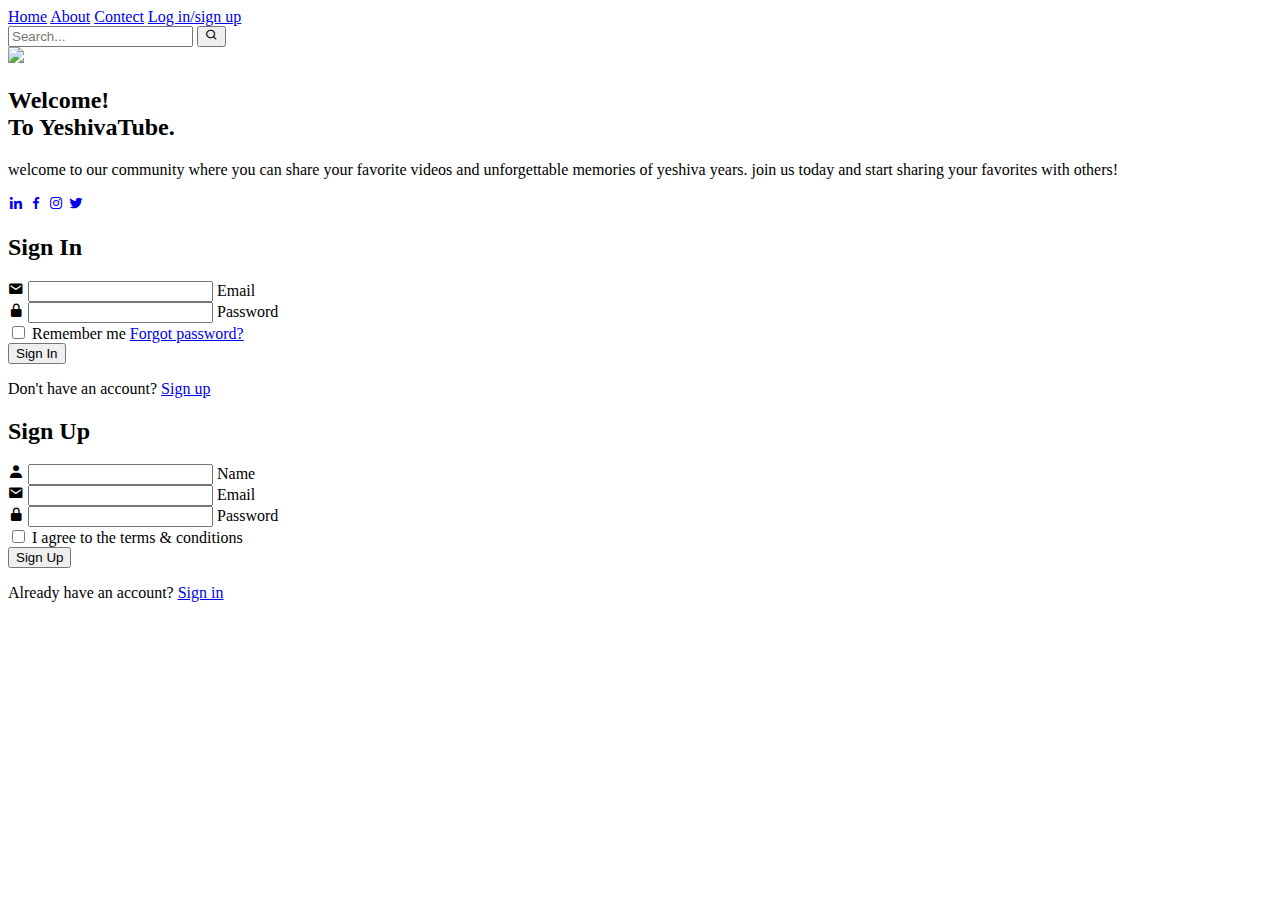
==== login.html @ 448c00f3 "Update and rename index (2).html to login.html" ====
<!DOCTYPE html>
<html lang="en">

<head>
    
  
    <meta charset="UTF-8">
    <meta http-equiv="X-UA-Compatible" content="IE=edge">
    <meta name="viewport" content="width=device-width, initial-scale=1">
    <title>Login & Registration Form</title>
    <link rel="stylesheet" href="style.css">
    <link href='https://unpkg.com/boxicons@2.1.4/css/boxicons.min.css' rel='stylesheet'>
</head>

<body>

    <header class="header">
        <nav class="navbar">
            <a href="#">Home</a>
            <a href="#">About</a>
            <a href="#">Contect</a>
            <a href="#">Log in/sign up</a>
        </nav>

        <form action="#" class="search-bar">
            <input type="text" placeholder="Search...">
            <button type="submit"><i class='bx bx-search'></i></button>
        </form>
    </header>

    <div class="background"></div>
    <div class="container">
        <div class="content">
          
            <div class="logo">
                <img class="logo" src="yeshivatube-logo.svg">
            </div>

            <div class="text-sci">
                <h2>Welcome!<br><span>To YeshivaTube.</span></h2>

                <p>welcome to our community where you can share your favorite videos and unforgettable memories of yeshiva years. join us today and start sharing your favorites with others! </p>

                <div class="social-icons">
                    <a href="#"><i class='bx bxl-linkedin'></i></a>
                    <a href="#"><i class='bx bxl-facebook'></i></a>
                    <a href="#"><i class='bx bxl-instagram'></i></a>
                    <a href="#"><i class='bx bxl-twitter'></i></a>
                </div>
            </div>
        </div>

        <div class="logreg-box">
            <div class="form-box login">
                <form action="#">
                    <h2>Sign In</h2>

                    <div class="input-box">
                        <span class="icon"><i class='bx bxs-envelope'></i></span>
                        <input type="email" required>
                        <label>Email</label>
                    </div>

                    <div class="input-box">
                        <span class="icon"><i class='bx bxs-lock-alt'></i></span>
                        <input type="password" required>
                        <label>Password</label>
                    </div>

                    <div class="remember-forgot">
                        <label><input type="checkbox"> Remember me</label>
                        <a href="#">Forgot password?</a>
                    </div>

                    <button type="submit" class="btn">Sign In</button>

                    <div class="login-register">
                        <p>Don't have an account? <a href="#" class="register-link">Sign up</a></p>
                    </div>
                </form>
            </div>

            <div class="form-box register">
                <form action="#">
                    <h2>Sign Up</h2>

                    <div class="input-box">
                        <span class="icon"><i class='bx bxs-user'></i></span>
                        <input type="text" required>
                        <label>Name</label>
                    </div>

                    <div class="input-box">
                        <span class="icon"><i class='bx bxs-envelope'></i></span>
                        <input type="email" required>
                        <label>Email</label>
                    </div>

                    <div class="input-box">
                        <span class="icon"><i class='bx bxs-lock-alt'></i></span>
                        <input type="password" required>
                        <label>Password</label>
                    </div>

                    <div class="remember-forgot">
                        <label><input type="checkbox"> I agree to the terms & conditions</label>
                    </div>

                    <button type="submit" class="btn">Sign Up</button>

                    <div class="login-register">
                        <p>Already have an account? <a href="#" class="login-link">Sign in</a></p>
                    </div>
                </form>
            </div>
        </div>
    </div>


    <script src="script.js"></script>
</body>

</html>
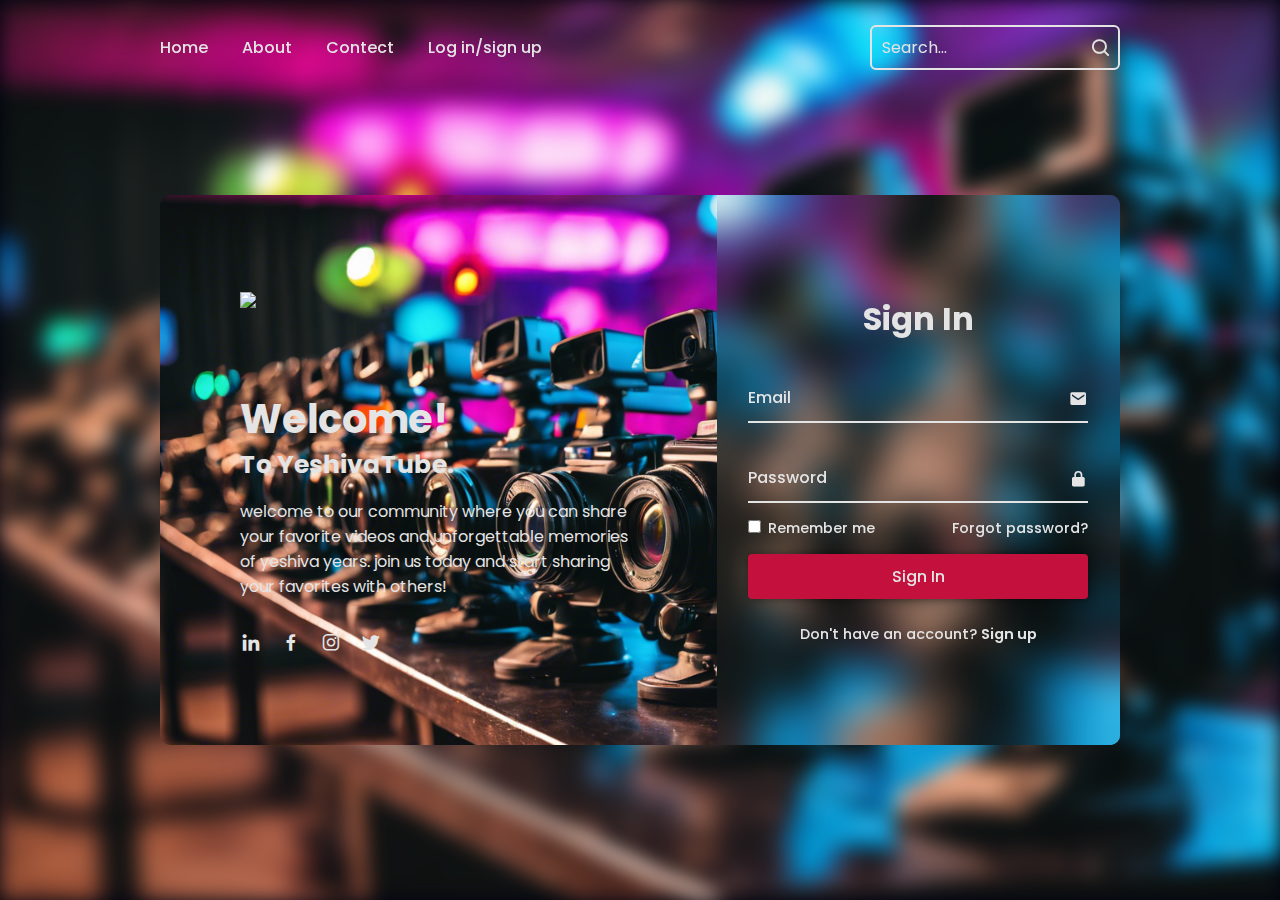
==== commit 57c43b7e: "Update login.html" ====
--- a/login.html
+++ b/login.html
@@ -8,7 +8,7 @@
     <meta http-equiv="X-UA-Compatible" content="IE=edge">
     <meta name="viewport" content="width=device-width, initial-scale=1">
     <title>Login & Registration Form</title>
-    <link rel="stylesheet" href="style.css">
+    <link rel="stylesheet" href="style/style.css">
     <link href='https://unpkg.com/boxicons@2.1.4/css/boxicons.min.css' rel='stylesheet'>
 </head>
 
@@ -16,10 +16,10 @@
 
     <header class="header">
         <nav class="navbar">
-            <a href="#">Home</a>
-            <a href="#">About</a>
-            <a href="#">Contect</a>
-            <a href="#">Log in/sign up</a>
+            <a href="index.html"class="ab">Home</a>
+            <a href="#"class="ab">About</a>
+            <a href="#"class="ab">Contect</a>
+            <a href="#"class="aa">Log in/sign up</a>
         </nav>
 
         <form action="#" class="search-bar">
@@ -33,7 +33,7 @@
         <div class="content">
           
             <div class="logo">
-                <img class="logo" src="yeshivatube-logo.svg">
+                <img class="logo" src="pic/yeshivatube-logo.png">
             </div>
 
             <div class="text-sci">
--- a/style/style.css
+++ b/style/style.css
@@ -0,0 +1,319 @@
+@import url('https://fonts.googleapis.com/css2?family=Poppins:wght@300;400;500;600;700;800;900&display=swap');
+
+* {
+    margin: 0;
+    padding: 0;
+    box-sizing: border-box;
+    font-family: 'Poppins', sans-serif;
+}
+
+body {
+    background: #020410;
+}
+
+.header {
+    position: fixed;
+    top: 0;
+    left: 0;
+    width: 100%;
+    padding: 25px 12.5%;
+    background: transparent;
+    display: flex;
+    justify-content: space-between;
+    align-items: center;
+    z-index: 100;
+}
+
+.navbar a {
+    position: relative;
+    font-size: 16px;
+    color: #e4e4e4;
+    text-decoration: none;
+    font-weight: 500;
+    margin-right: 30px;
+}
+.aa::after{
+    content: '';
+    position: absolute;
+    left: 0;
+    bottom: -6px;
+    width: 100%;
+    height: 2px;
+    background: #e4e4e4;
+    border-radius: 5px;
+    
+  
+    }
+.navbar a::after {
+    content: '';
+    position: absolute;
+    left: 0;
+    bottom: -6px;
+    width: 100%;
+    height: 2px;
+    background: #e4e4e4;
+    border-radius: 5px;
+    transform: translateY(10px);
+    opacity: 0;
+    transition: .5s;
+}
+
+.navbar a:hover::after {
+    transform: translateY(0);
+    opacity: 1;
+}
+
+.search-bar {
+    width: 250px;
+    height: 45px;
+    background: transparent;
+    border: 2px solid #e4e4e4;
+    border-radius: 6px;
+    display: flex;
+    align-items: center;
+}
+
+.search-bar input {
+    width: 100%;
+    background: transparent;
+    border: none;
+    outline: none;
+    font-size: 16px;
+    color: #e4e4e4;
+    padding-left: 10px;
+}
+
+.search-bar input::placeholder {
+    color: #e4e4e4;
+}
+
+.search-bar button {
+    width: 40px;
+    height: 100%;
+    background: transparent;
+    border: none;
+    outline: none;
+    display: flex;
+    justify-content: center;
+    align-items: center;
+    cursor: pointer;
+}
+
+.search-bar button i {
+    font-size: 22px;
+    color: #e4e4e4;
+}
+
+.background {
+    width: 100%;
+    height: 100vh;
+    background: url("../pic/background.png") no-repeat;
+    background-size: cover;
+    background-position: center;
+    filter: blur(10px);
+}
+
+.container {
+    position: absolute;
+    top: 50%;
+    left: 50%;
+    transform: translate(-50%, -50%);
+    width: 75%;
+    height: 550px;
+    background: url("../pic/background.png") no-repeat;
+    background-size: cover;
+    background-position: center;
+    border-radius: 10px;
+    margin-top: 20px;
+}
+
+.container .content {
+    position: absolute;
+    top: 0;
+    left: 0;
+    width: 58%;
+    height: 100%;
+    background: transparent;
+    padding: 80px;
+    color: #e4e4e4;
+    display: flex;
+    justify-content: space-between;
+    flex-direction: column;
+}
+
+.content {
+    font-size: 30px;
+}
+.logo {
+  background: url('yeshivatube-logo.svg') no-repeat;
+}
+.text-sci h2 {
+    font-size: 40px;
+    line-height: 1;
+}
+
+.text-sci h2 span {
+    font-size: 25px;
+}
+
+.text-sci p {
+    font-size: 16px;
+    margin: 20px 0;
+}
+
+.social-icons a i {
+    font-size: 22px;
+    color: #e4e4e4;
+    margin-right: 10px;
+    transition: .5s ease;
+}
+
+.social-icons a:hover i {
+    transform: scale(1.2);
+}
+
+.container .logreg-box {
+    position: absolute;
+    top: 0;
+    right: 0;
+    width: calc(100% - 58%);
+    height: 100%;
+    overflow: hidden;
+}
+
+.logreg-box .form-box {
+    position: absolute;
+    display: flex;
+    justify-content: center;
+    align-items: center;
+    width: 100%;
+    height: 100%;
+    background: transparent;
+    backdrop-filter: blur(20px);
+    border-top-right-radius: 10px;
+    border-bottom-right-radius: 10px;
+    color: #e4e4e4;
+}
+
+.logreg-box .form-box.login {
+    transform: translateX(0);
+    transition: transform .6s ease;
+    transition-delay: .7s;
+}
+
+.logreg-box.active .form-box.login {
+    transform: translateX(100%);
+    transition-delay: 0s;
+}
+
+.logreg-box .form-box.register {
+    transform: translateX(100%);
+    transition: transform .6s ease;
+    transition-delay: 0s;
+}
+
+.logreg-box.active .form-box.register {
+    transform: translateX(0);
+    transition-delay: .7s;
+}
+
+.form-box h2 {
+    font-size: 32px;
+    text-align: center;
+}
+
+.form-box .input-box {
+    position: relative;
+    width: 340px;
+    height: 50px;
+    border-bottom: 2px solid #e4e4e4;
+    margin: 30px 0;
+}
+
+.input-box input {
+    width: 100%;
+    height: 100%;
+    background: transparent;
+    border: none;
+    outline: none;
+    font-size: 16px;
+    color: #e4e4e4;
+    font-weight: 500;
+    padding-right: 28px;
+}
+
+.input-box label {
+    position: absolute;
+    top: 50%;
+    left: 0;
+    transform: translateY(-50%);
+    font-size: 16px;
+    font-weight: 500;
+    pointer-events: none;
+    transition: .5s ease;
+}
+
+.input-box input:focus~label,
+.input-box input:valid~label {
+    top: -5px;
+}
+
+.input-box .icon {
+    position: absolute;
+    top: 13px;
+    right: 0;
+    font-size: 19px;
+}
+
+.form-box .remember-forgot {
+    font-size: 14.5px;
+    font-weight: 500;
+    margin: -15px 0 15px;
+    display: flex;
+    justify-content: space-between;
+}
+
+.remember-forgot label input {
+    accent-color: #e4e4e4;
+    margin-right: 3px;
+}
+
+.remember-forgot a {
+    color: #e4e4e4;
+    text-decoration: none;
+}
+
+.remember-forgot a:hover {
+    text-decoration: underline;
+}
+
+.btn {
+    width: 100%;
+    height: 45px;
+    background: #c4103d;
+    border: none;
+    outline: none;
+    border-radius: 4px;
+    cursor: pointer;
+    font-size: 16px;
+    color: #e4e4e4;
+    font-weight: 500;
+    box-shadow: 0 0 10px rgba(0, 0, 0, .5);
+}
+
+.form-box .login-register {
+    font-size: 14.5px;
+    font-weight: 500;
+    text-align: center;
+    margin-top: 25px;
+}
+
+.login-register p a {
+    color: #e4e4e4;
+    font-weight: 600;
+    text-decoration: none;
+}
+
+.login-register p a:hover {
+    text-decoration: underline;
+}
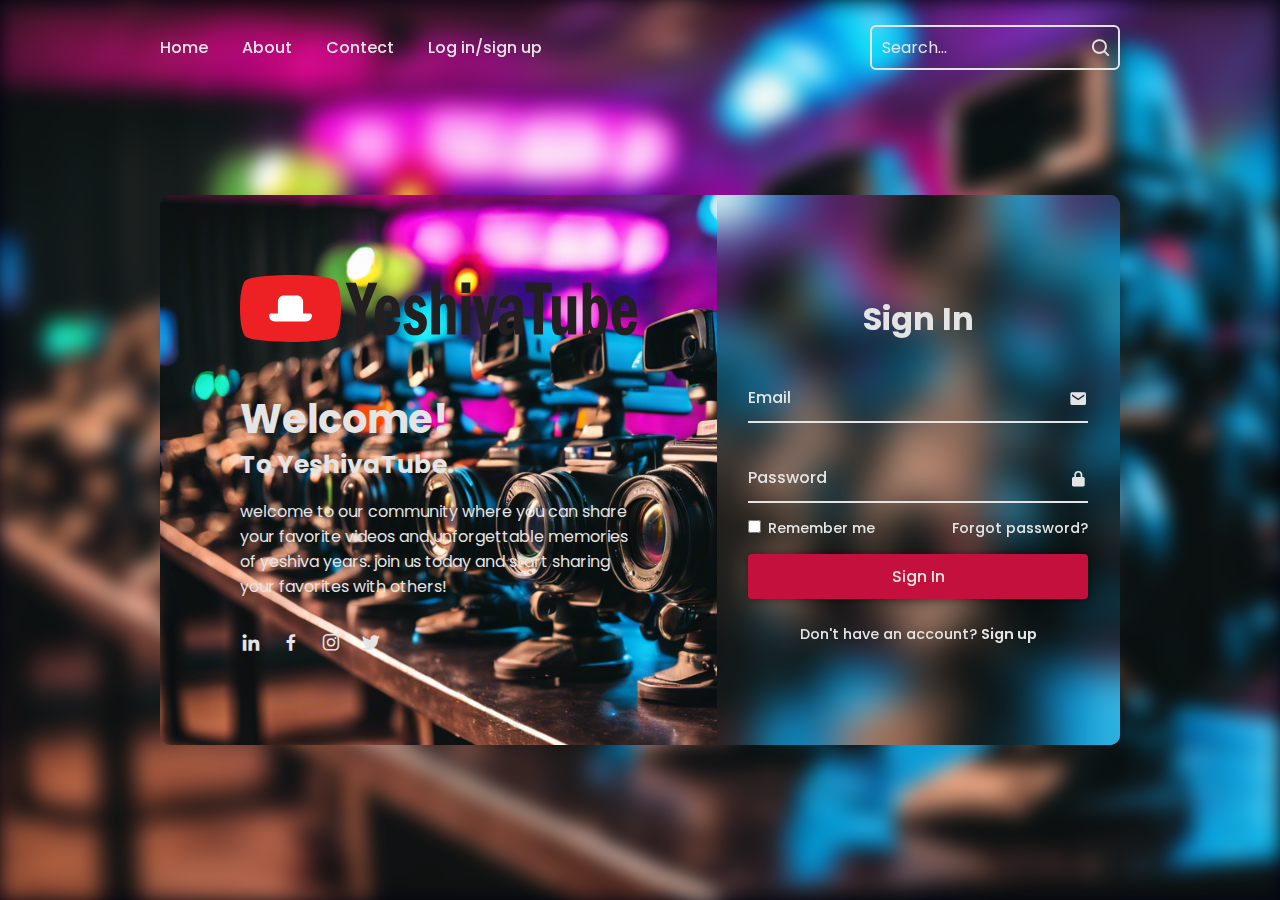
==== commit 349e0bfb: "Update login.html" ====
--- a/login.html
+++ b/login.html
@@ -33,7 +33,7 @@
         <div class="content">
           
             <div class="logo">
-                <img class="logo" src="pic/yeshivatube-logo.png">
+                <img class="logo" src="pic/yeshivatube-logo.svg">
             </div>
 
             <div class="text-sci">
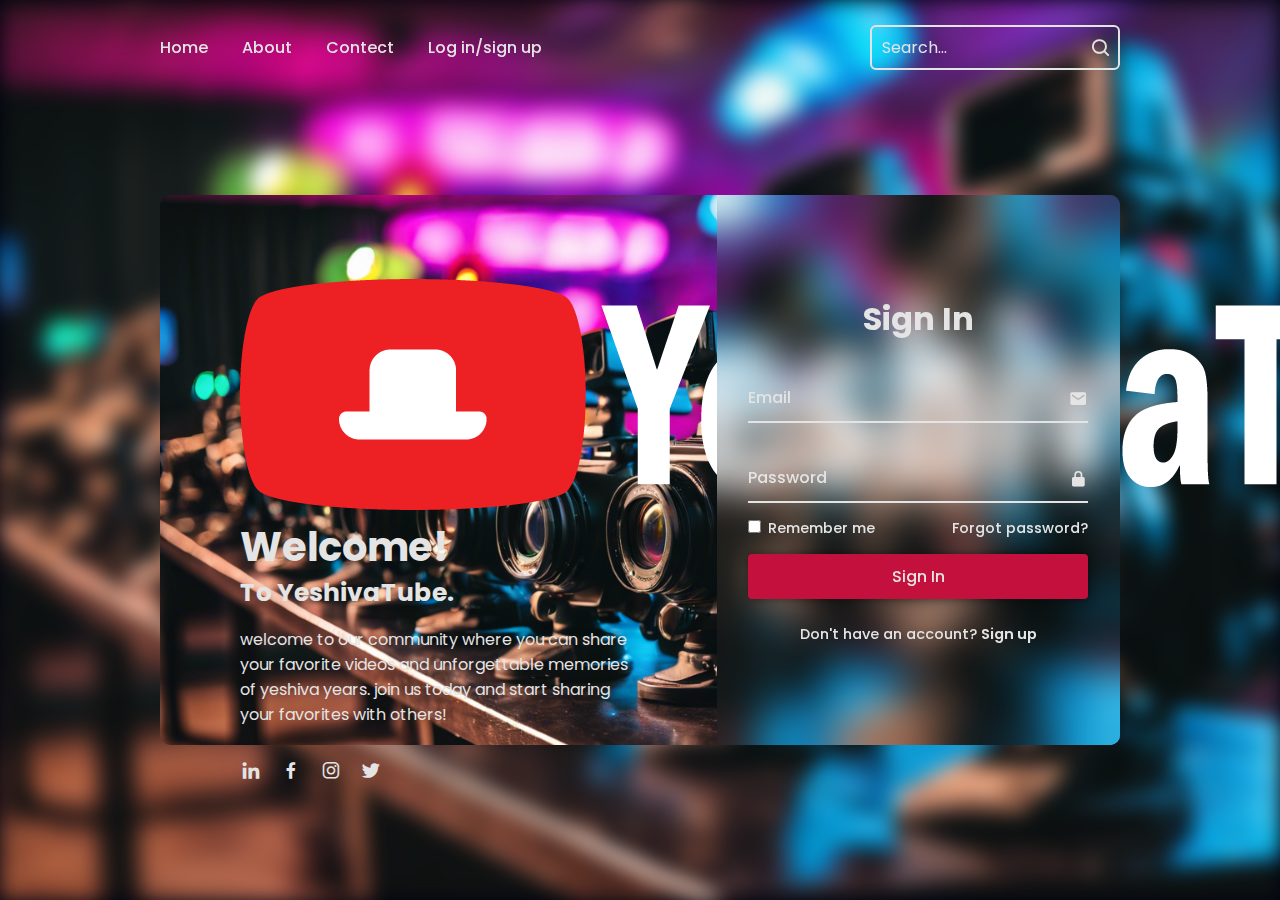
==== commit 96603327: "Update login.html" ====
--- a/login.html
+++ b/login.html
@@ -33,7 +33,7 @@
         <div class="content">
           
             <div class="logo">
-                <img class="logo" src="pic/yeshivatube-logo.svg">
+                <img class="logo" src="pic/yeshivatube-logo.jpg">
             </div>
 
             <div class="text-sci">
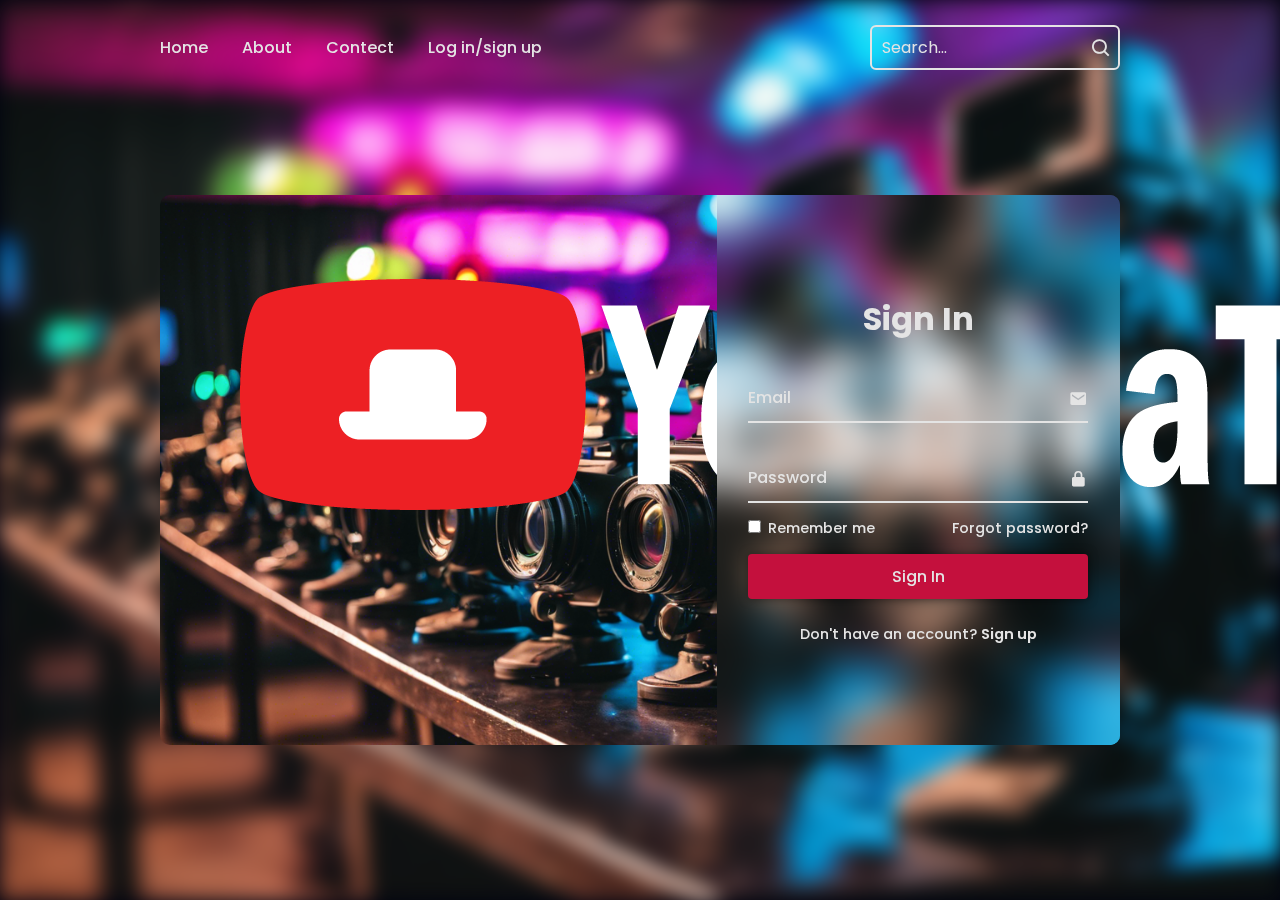
==== commit 209d1074: "Update login.html" ====
--- a/login.html
+++ b/login.html
@@ -31,22 +31,8 @@
     <div class="background"></div>
     <div class="container">
         <div class="content">
-          
-            <div class="logo">
+            <div class="logo-div">
                 <img class="logo" src="pic/yeshivatube-logo.jpg">
-            </div>
-
-            <div class="text-sci">
-                <h2>Welcome!<br><span>To YeshivaTube.</span></h2>
-
-                <p>welcome to our community where you can share your favorite videos and unforgettable memories of yeshiva years. join us today and start sharing your favorites with others! </p>
-
-                <div class="social-icons">
-                    <a href="#"><i class='bx bxl-linkedin'></i></a>
-                    <a href="#"><i class='bx bxl-facebook'></i></a>
-                    <a href="#"><i class='bx bxl-instagram'></i></a>
-                    <a href="#"><i class='bx bxl-twitter'></i></a>
-                </div>
             </div>
         </div>
 
